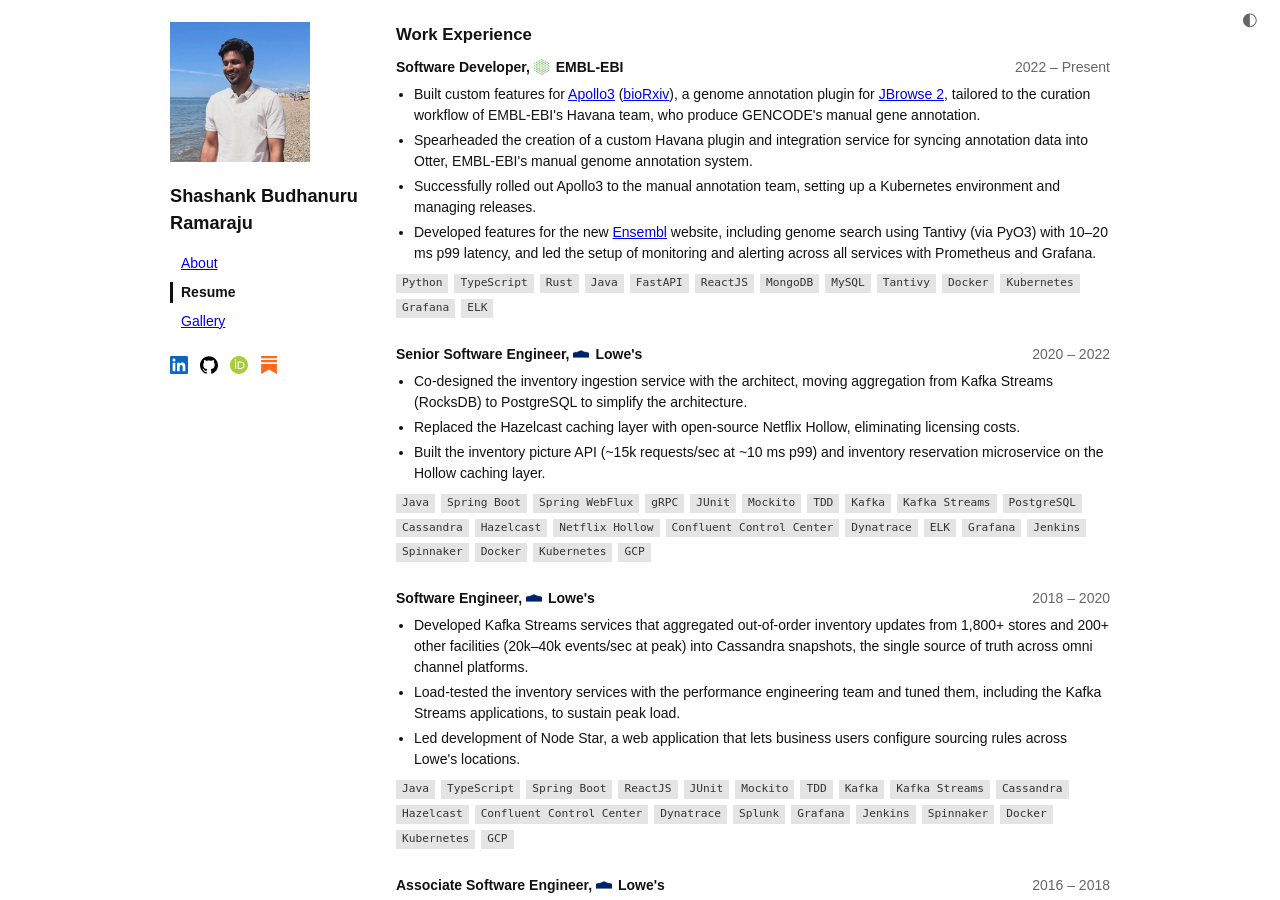
==== resume.html @ bfc40f2b "updates" ====
<!DOCTYPE html>
<html lang="en">
<head>
  <meta charset="utf-8">
  <meta name="viewport" content="width=device-width, initial-scale=1">
  <title>Resume | Shashank Budhanuru Ramaraju</title>
  <meta name="description" content="Personal site of Shashank Budhanuru Ramaraju.">
  <link rel="stylesheet" href="style.css">
  <script src="theme.js"></script>
</head>
<body>

  <button class="theme" type="button" title="Toggle dark mode" aria-label="Toggle dark mode">&#9680;</button>

  <aside class="sidebar">
    <img src="images/pp.jpg" alt="Shashank Budhanuru Ramaraju">
    <h1>Shashank Budhanuru Ramaraju</h1>

    <nav class="pages">
      <a href="index.html">About</a>
      <a href="resume.html" class="current">Resume</a>
      <a href="gallery.html">Gallery</a>
    </nav>

    <nav class="links">
      <a href="https://www.linkedin.com/in/shashank-b-r-0737689b/" target="_blank" rel="noopener" title="LinkedIn"><img src="images/icons/linkedin.svg" alt="LinkedIn"></a>
      <a href="https://github.com/shashankbrgowda" target="_blank" rel="noopener" title="GitHub"><img src="images/icons/github.svg" alt="GitHub"></a>
      <a href="https://orcid.org/0000-0001-8907-5313" target="_blank" rel="noopener" title="ORCID"><img src="images/icons/orcid.svg" alt="ORCID"></a>
      <a href="https://shashankbrgowda.substack.com/" target="_blank" rel="noopener" title="Substack"><img src="images/icons/substack.svg" alt="Substack"></a>
    </nav>
  </aside>

  <main class="content">
    <h2>Work Experience</h2>
    <ul>
      <li class="job">
        <strong>Software Developer, <img src="images/icons/ebi.png" alt="">EMBL-EBI</strong>
        <span>2022 &ndash; Present</span>
        <ul>
          <li>
            Built custom features for
            <a href="https://github.com/GMOD/Apollo3" target="_blank" rel="noopener">Apollo3</a>
            (<a href="https://www.biorxiv.org/content/10.64898/2026.06.08.730970v2" target="_blank" rel="noopener">bioRxiv</a>),
            a genome annotation plugin for
            <a href="https://github.com/GMOD/jbrowse-components" target="_blank" rel="noopener">JBrowse 2</a>,
            tailored to the curation workflow of EMBL-EBI's Havana team, who
            produce GENCODE's manual gene annotation.
          </li>
          <li>
            Spearheaded the creation of a custom Havana plugin and integration
            service for syncing annotation data into Otter, EMBL-EBI's manual
            genome annotation system.
          </li>
          <li>
            Successfully rolled out Apollo3 to the manual annotation team,
            setting up a Kubernetes environment and managing releases.
          </li>
          <li>
            Developed features for the new
            <a href="https://www.ensembl.org/" target="_blank" rel="noopener">Ensembl</a>
            website, including genome search using Tantivy (via PyO3) with
            10&ndash;20 ms p99 latency, and led the setup of monitoring and
            alerting across all services with Prometheus and Grafana.
          </li>
        </ul>
        <p class="skills">
          <span class="lang">Python</span>
          <span class="lang">TypeScript</span>
          <span class="lang">Rust</span>
          <span class="lang">Java</span>
          <span class="framework">FastAPI</span>
          <span class="framework">ReactJS</span>
          <span class="data">MongoDB</span>
          <span class="data">MySQL</span>
          <span class="data">Tantivy</span>
          <span class="infra">Docker</span>
          <span class="infra">Kubernetes</span>
          <span class="infra">Grafana</span>
          <span class="infra">ELK</span>
        </p>
      </li>
      <li class="job">
        <strong>Senior Software Engineer, <img src="images/icons/lowes.png" alt="">Lowe's</strong>
        <span>2020 &ndash; 2022</span>
        <ul>
          <li>
            Co-designed the inventory ingestion service with the architect,
            moving aggregation from Kafka Streams (RocksDB) to PostgreSQL to
            simplify the architecture.
          </li>
          <li>
            Replaced the Hazelcast caching layer with open-source Netflix
            Hollow, eliminating licensing costs.
          </li>
          <li>
            Built the inventory picture API (~15k requests/sec at ~10 ms p99)
            and inventory reservation microservice on the Hollow caching layer.
          </li>
        </ul>
        <p class="skills">
          <span class="lang">Java</span>
          <span class="framework">Spring Boot</span>
          <span class="framework">Spring WebFlux</span>
          <span class="framework">gRPC</span>
          <span class="framework">JUnit</span>
          <span class="framework">Mockito</span>
          <span class="framework">TDD</span>
          <span class="data">Kafka</span>
          <span class="framework">Kafka Streams</span>
          <span class="data">PostgreSQL</span>
          <span class="data">Cassandra</span>
          <span class="data">Hazelcast</span>
          <span class="data">Netflix Hollow</span>
          <span class="infra">Confluent Control Center</span>
          <span class="infra">Dynatrace</span>
          <span class="infra">ELK</span>
          <span class="infra">Grafana</span>
          <span class="infra">Jenkins</span>
          <span class="infra">Spinnaker</span>
          <span class="infra">Docker</span>
          <span class="infra">Kubernetes</span>
          <span class="infra">GCP</span>
        </p>
      </li>
      <li class="job">
        <strong>Software Engineer, <img src="images/icons/lowes.png" alt="">Lowe's</strong>
        <span>2018 &ndash; 2020</span>
        <ul>
          <li>
            Developed Kafka Streams services that aggregated out-of-order
            inventory updates from 1,800+ stores and 200+ other facilities
            (20k&ndash;40k events/sec at peak) into Cassandra snapshots, the
            single source of truth across omni channel platforms.
          </li>
          <li>
            Load-tested the inventory services with the performance engineering
            team and tuned them, including the Kafka Streams applications, to
            sustain peak load.
          </li>
          <li>
            Led development of Node Star, a web application that lets business
            users configure sourcing rules across Lowe's locations.
          </li>
        </ul>
        <p class="skills">
          <span class="lang">Java</span>
          <span class="lang">TypeScript</span>
          <span class="framework">Spring Boot</span>
          <span class="framework">ReactJS</span>
          <span class="framework">JUnit</span>
          <span class="framework">Mockito</span>
          <span class="framework">TDD</span>
          <span class="data">Kafka</span>
          <span class="framework">Kafka Streams</span>
          <span class="data">Cassandra</span>
          <span class="data">Hazelcast</span>
          <span class="infra">Confluent Control Center</span>
          <span class="infra">Dynatrace</span>
          <span class="infra">Splunk</span>
          <span class="infra">Grafana</span>
          <span class="infra">Jenkins</span>
          <span class="infra">Spinnaker</span>
          <span class="infra">Docker</span>
          <span class="infra">Kubernetes</span>
          <span class="infra">GCP</span>
        </p>
      </li>
      <li class="job">
        <strong>Associate Software Engineer, <img src="images/icons/lowes.png" alt="">Lowe's</strong>
        <span>2016 &ndash; 2018</span>
        <ul>
          <li>
            Built an invoice validation web application that automatically
            flagged mismatches between invoices and purchase orders.
          </li>
          <li>
            Built a port allocation web application that let business users
            route shipping containers to Lowe's facilities based on demand.
          </li>
        </ul>
        <p class="skills">
          <span class="lang">Java</span>
          <span class="framework">Spring</span>
          <span class="framework">AngularJS</span>
          <span class="framework">JUnit</span>
          <span class="framework">Mockito</span>
          <span class="framework">TDD</span>
          <span class="data">DB2</span>
          <span class="infra">IBM WebSphere</span>
        </p>
      </li>
      <li class="job">
        <strong>System Software Engineer Intern, <img src="images/icons/akamai.png" alt="">Akamai Technologies</strong>
        <span>2016</span>
        <ul>
          <li>
            Wrote Python scripts to ingest access logs in multiple formats into
            Elasticsearch, Akamai's internal ELK based log analysis tool.
          </li>
        </ul>
        <p class="skills">
          <span class="lang">Python</span>
          <span class="infra">ELK</span>
        </p>
      </li>
    </ul>

    <h2>Education</h2>
    <ul>
      <li>
        <strong>B.E. in Computer Science and Engineering</strong>, PES College of Engineering (VTU), Mandya
        <span>2012 &ndash; 2016</span>
        <p>Activities and societies: IEEE PESCE Webmaster</p>
      </li>
    </ul>
  </main>

</body>
</html>
---- style.css ----
:root {
  color-scheme: light dark;
  --bg: #fff;
  --fg: #111;
  --muted: #666;
  --tag-bg: #e4e4e4;
  --tag-fg: #333;
  --invert: 0;
}

@media (prefers-color-scheme: dark) {
  :root:not([data-theme="light"]) {
    --bg: #1e1e1e;
    --fg: #d4d4d4;
    --muted: #999;
    --tag-bg: #333;
    --tag-fg: #bbb;
    --invert: 1;
  }
}

:root[data-theme="light"] {
  color-scheme: light;
}

:root[data-theme="dark"] {
  color-scheme: dark;
  --bg: #1e1e1e;
  --fg: #d4d4d4;
  --muted: #999;
  --tag-bg: #333;
  --tag-fg: #bbb;
  --invert: 1;
}

body {
  --side: max(0px, calc((100vw - 1000px) / 2));
  margin: 0;
  padding: 6px 0 6px calc(6px + var(--side));
  box-sizing: border-box;
  height: 100vh;
  display: grid;
  grid-template-columns: 220px 1fr;
  gap: 6px;
  font-family: -apple-system, "Segoe UI", Helvetica, Arial, sans-serif;
  font-size: 14px;
  line-height: 1.5;
  background: var(--bg);
  color: var(--fg);
}

.sidebar {
  padding: 16px 0 16px 24px;
  overflow-y: auto;
}

.sidebar img {
  width: 140px;
  height: 140px;
  object-fit: cover;
}

.sidebar h1 {
  font-size: 1.3em;
}

.sidebar nav {
  display: flex;
  flex-direction: column;
  align-items: flex-start;
  gap: 8px;
}

.sidebar .pages {
  margin-bottom: 24px;
}

.sidebar .pages a {
  padding-left: 8px;
  border-left: 3px solid transparent;
}

.sidebar .pages .current {
  border-left-color: var(--fg);
  font-weight: bold;
  color: inherit;
  text-decoration: none;
}

.sidebar .links {
  flex-direction: row;
  gap: 12px;
}

.sidebar .links img {
  display: block;
  width: 18px;
  height: 18px;
}

.sidebar .links img[src$="github.svg"] {
  filter: invert(var(--invert));
}

.theme {
  position: fixed;
  top: 10px;
  right: 22px;
  padding: 0;
  border: 0;
  background: none;
  color: var(--muted);
  font-size: 18px;
  line-height: 18px;
  cursor: pointer;
}

.job img {
  width: 16px;
  height: 16px;
  margin-right: 6px;
  vertical-align: -3px;
}

.content {
  padding: 16px max(48px, calc(30px + var(--side))) 16px 24px;
  overflow-y: auto;
}

.content h2 {
  margin: 24px 0 10px;
  font-size: 1.2em;
}

.content h2:first-child {
  margin-top: 0;
}

.content p {
  margin: 0 0 8px;
}

.content ul {
  margin: 0;
  padding: 0;
  list-style: none;
}

.content li {
  margin-bottom: 6px;
}

.content li span {
  float: right;
  color: var(--muted);
}

.content .job {
  margin-bottom: 26px;
}

.job ul {
  margin: 6px 0 10px;
  padding-left: 18px;
  list-style: disc;
}

.job ul li {
  margin-bottom: 4px;
}

.skills {
  display: flex;
  flex-wrap: wrap;
  gap: 6px;
}

.content .skills span {
  float: none;
  padding: 1px 6px;
  background: var(--tag-bg);
  color: var(--tag-fg);
  font-family: ui-monospace, SFMono-Regular, Menlo, Consolas, monospace;
  font-size: 0.8em;
}

.gallery {
  display: grid;
  grid-template-columns: repeat(auto-fill, minmax(150px, 1fr));
  gap: 6px;
}

.gallery img {
  display: block;
  width: 100%;
  aspect-ratio: 1;
  object-fit: cover;
}

@media (max-width: 900px) {
  body {
    display: block;
    height: auto;
    padding: 6px;
  }

  .content {
    padding: 16px 24px;
  }

  .theme {
    position: absolute;
  }

  .sidebar {
    text-align: center;
  }

  .sidebar nav {
    flex-direction: row;
    flex-wrap: wrap;
    justify-content: center;
    gap: 8px 16px;
  }
}
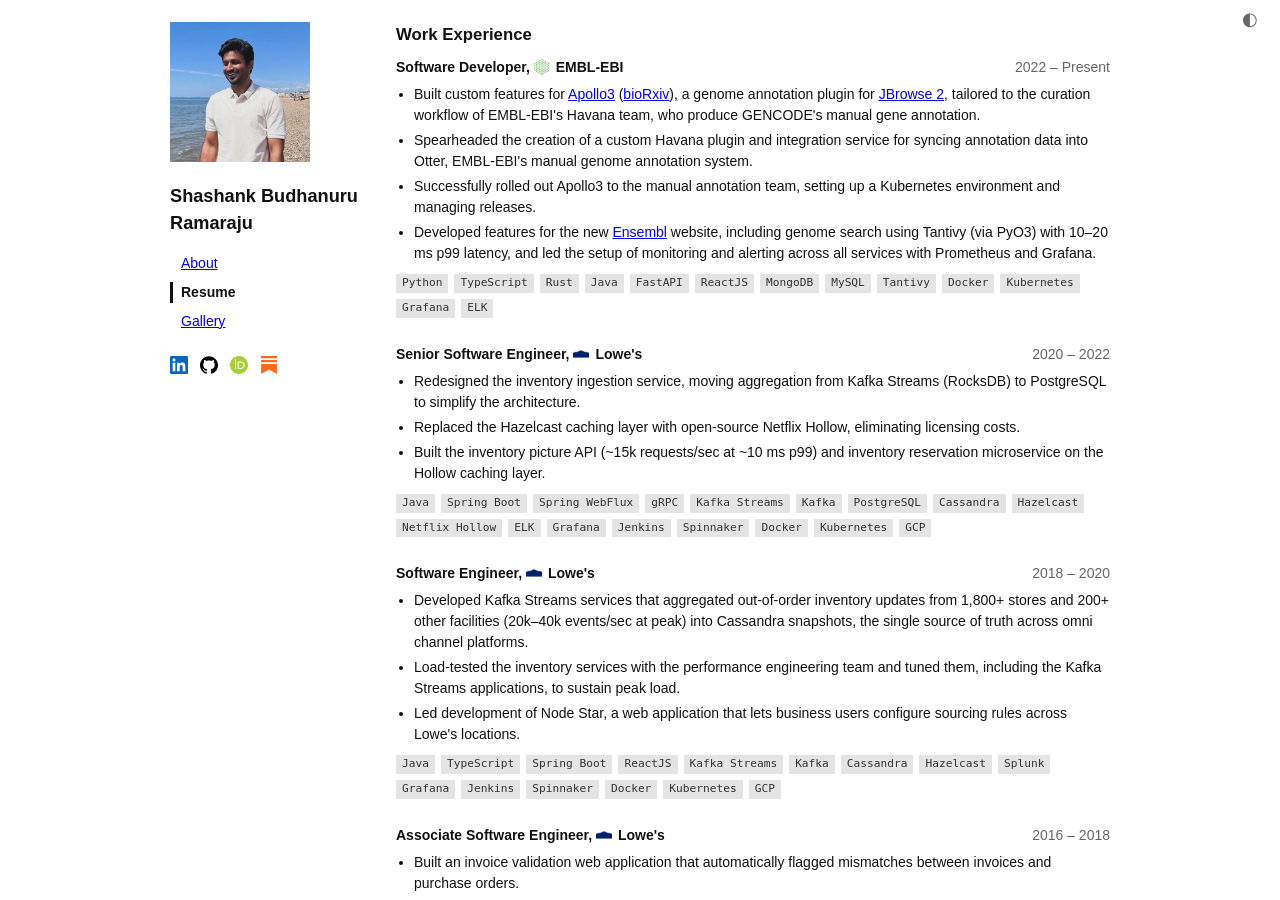
==== commit c17ffd2f: "cleanup" ====
--- a/resume.html
+++ b/resume.html
@@ -84,9 +84,8 @@
         <span>2020 &ndash; 2022</span>
         <ul>
           <li>
-            Co-designed the inventory ingestion service with the architect,
-            moving aggregation from Kafka Streams (RocksDB) to PostgreSQL to
-            simplify the architecture.
+            Redesigned the inventory ingestion service, moving aggregation from
+            Kafka Streams (RocksDB) to PostgreSQL to simplify the architecture.
           </li>
           <li>
             Replaced the Hazelcast caching layer with open-source Netflix
@@ -102,17 +101,12 @@
           <span class="framework">Spring Boot</span>
           <span class="framework">Spring WebFlux</span>
           <span class="framework">gRPC</span>
-          <span class="framework">JUnit</span>
-          <span class="framework">Mockito</span>
-          <span class="framework">TDD</span>
+          <span class="framework">Kafka Streams</span>
           <span class="data">Kafka</span>
-          <span class="framework">Kafka Streams</span>
           <span class="data">PostgreSQL</span>
           <span class="data">Cassandra</span>
           <span class="data">Hazelcast</span>
           <span class="data">Netflix Hollow</span>
-          <span class="infra">Confluent Control Center</span>
-          <span class="infra">Dynatrace</span>
           <span class="infra">ELK</span>
           <span class="infra">Grafana</span>
           <span class="infra">Jenkins</span>
@@ -147,15 +141,10 @@
           <span class="lang">TypeScript</span>
           <span class="framework">Spring Boot</span>
           <span class="framework">ReactJS</span>
-          <span class="framework">JUnit</span>
-          <span class="framework">Mockito</span>
-          <span class="framework">TDD</span>
+          <span class="framework">Kafka Streams</span>
           <span class="data">Kafka</span>
-          <span class="framework">Kafka Streams</span>
           <span class="data">Cassandra</span>
           <span class="data">Hazelcast</span>
-          <span class="infra">Confluent Control Center</span>
-          <span class="infra">Dynatrace</span>
           <span class="infra">Splunk</span>
           <span class="infra">Grafana</span>
           <span class="infra">Jenkins</span>
@@ -182,9 +171,6 @@
           <span class="lang">Java</span>
           <span class="framework">Spring</span>
           <span class="framework">AngularJS</span>
-          <span class="framework">JUnit</span>
-          <span class="framework">Mockito</span>
-          <span class="framework">TDD</span>
           <span class="data">DB2</span>
           <span class="infra">IBM WebSphere</span>
         </p>
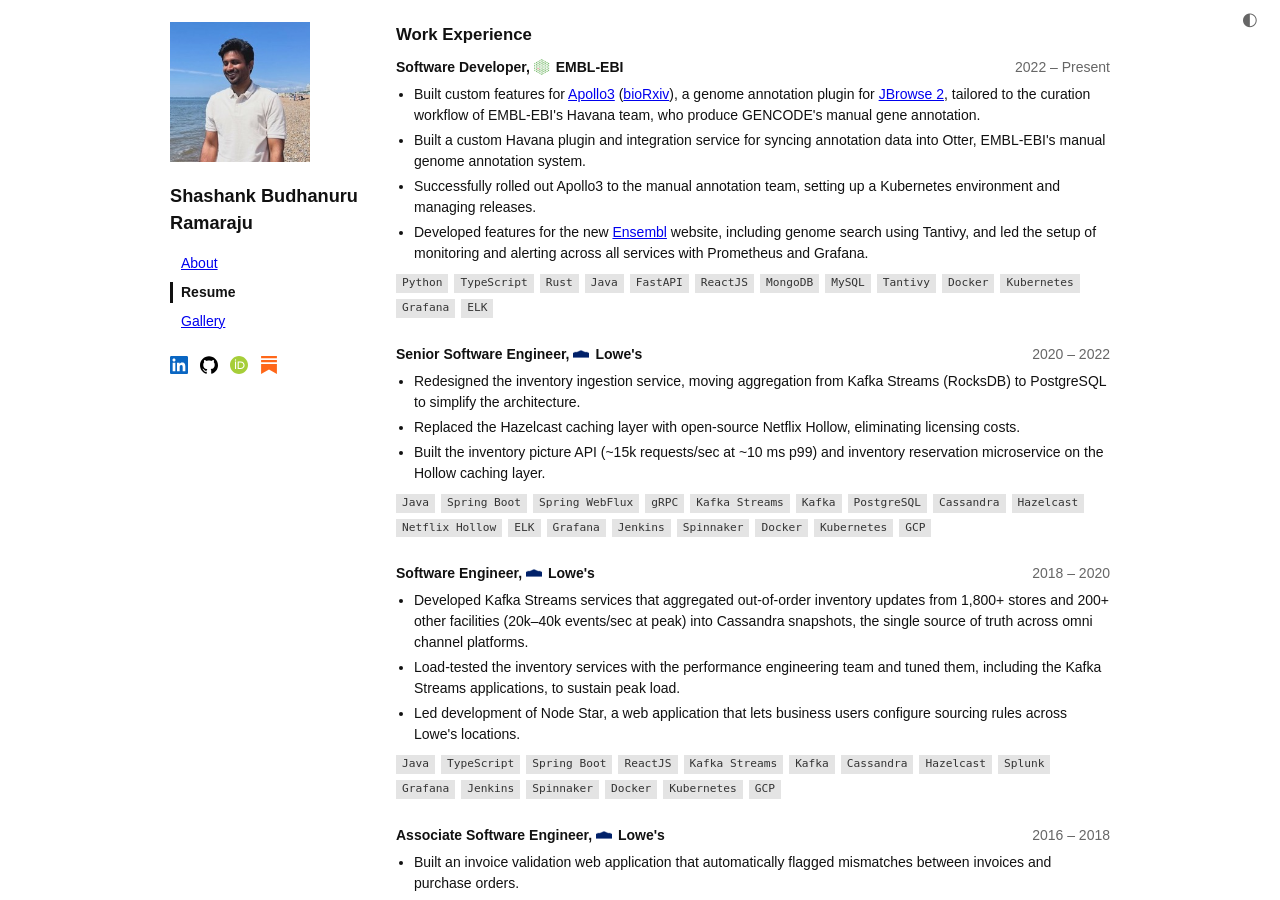
==== commit 6409492d: "udate" ====
--- a/resume.html
+++ b/resume.html
@@ -47,9 +47,9 @@
             produce GENCODE's manual gene annotation.
           </li>
           <li>
-            Spearheaded the creation of a custom Havana plugin and integration
-            service for syncing annotation data into Otter, EMBL-EBI's manual
-            genome annotation system.
+            Built a custom Havana plugin and integration service for syncing
+            annotation data into Otter, EMBL-EBI's manual genome annotation
+            system.
           </li>
           <li>
             Successfully rolled out Apollo3 to the manual annotation team,
@@ -58,9 +58,9 @@
           <li>
             Developed features for the new
             <a href="https://www.ensembl.org/" target="_blank" rel="noopener">Ensembl</a>
-            website, including genome search using Tantivy (via PyO3) with
-            10&ndash;20 ms p99 latency, and led the setup of monitoring and
-            alerting across all services with Prometheus and Grafana.
+            website, including genome search using Tantivy, and led the setup
+            of monitoring and alerting across all services with Prometheus and
+            Grafana.
           </li>
         </ul>
         <p class="skills">
